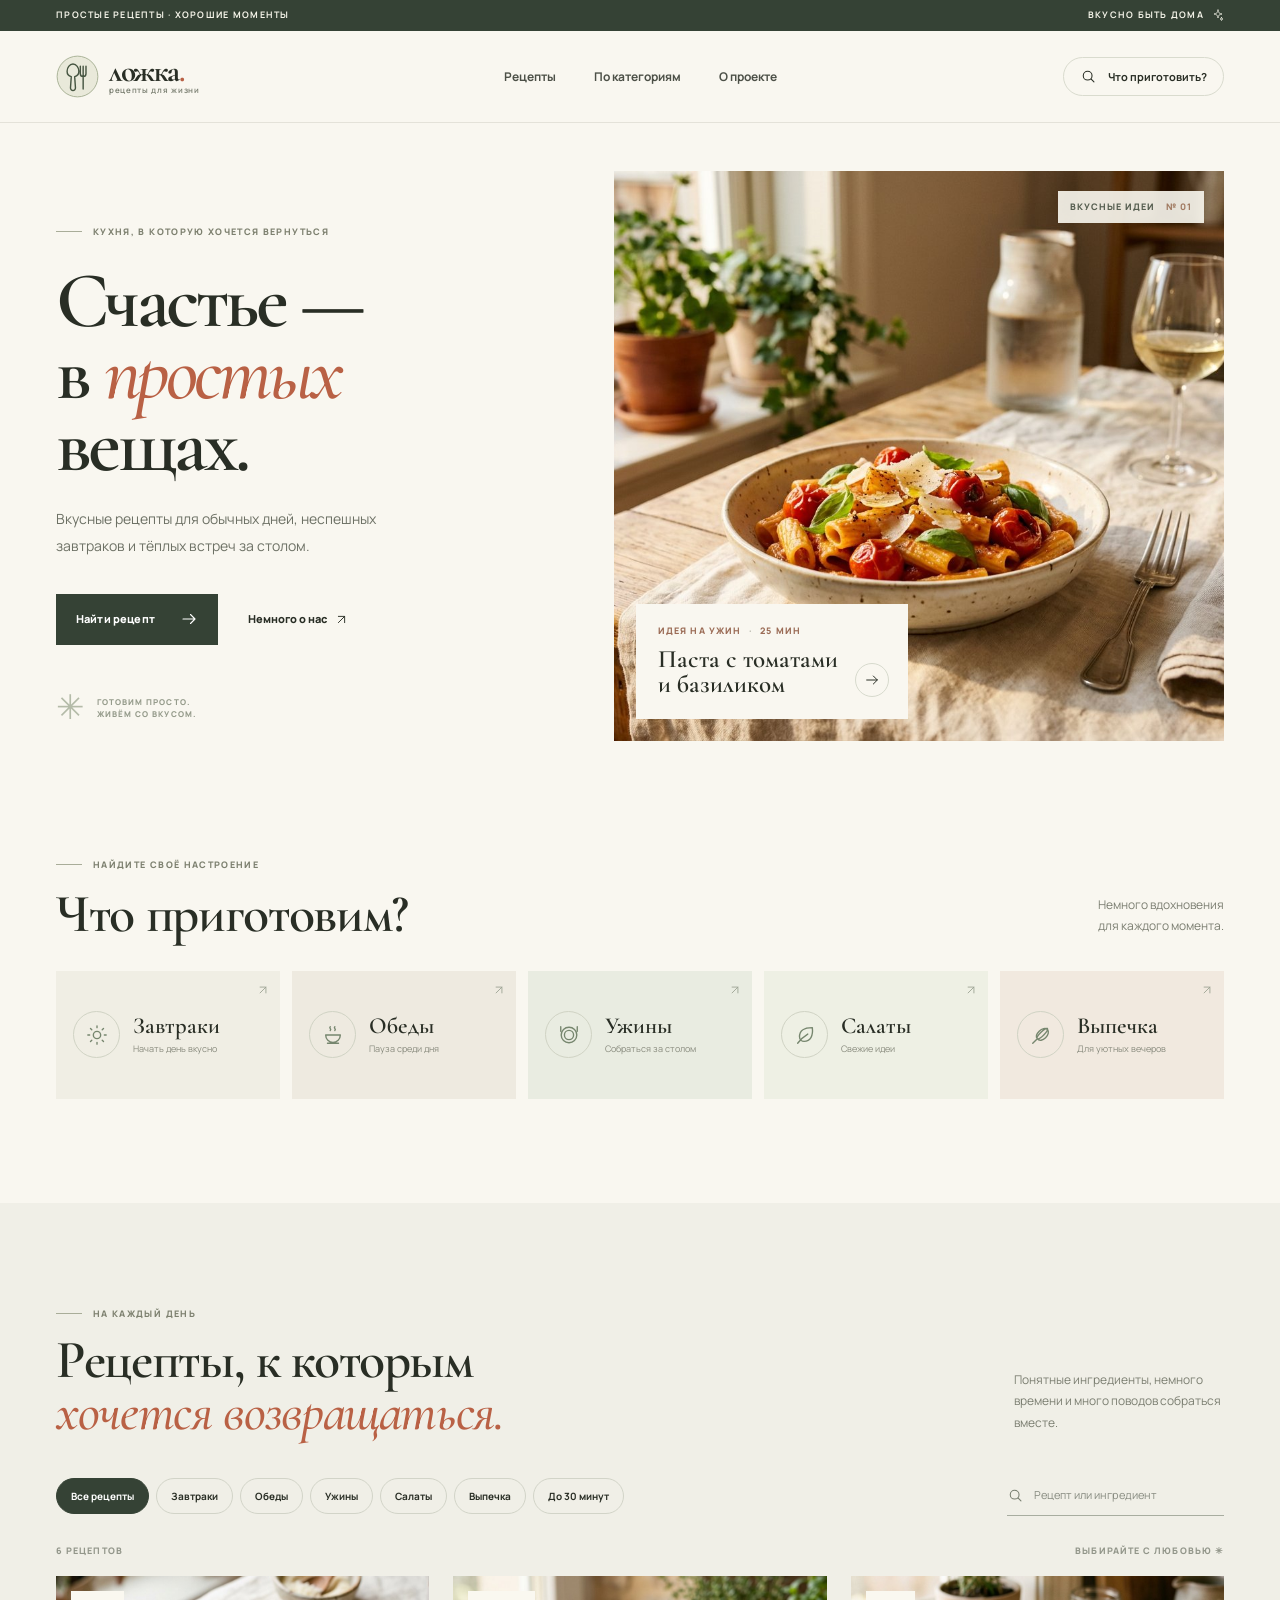
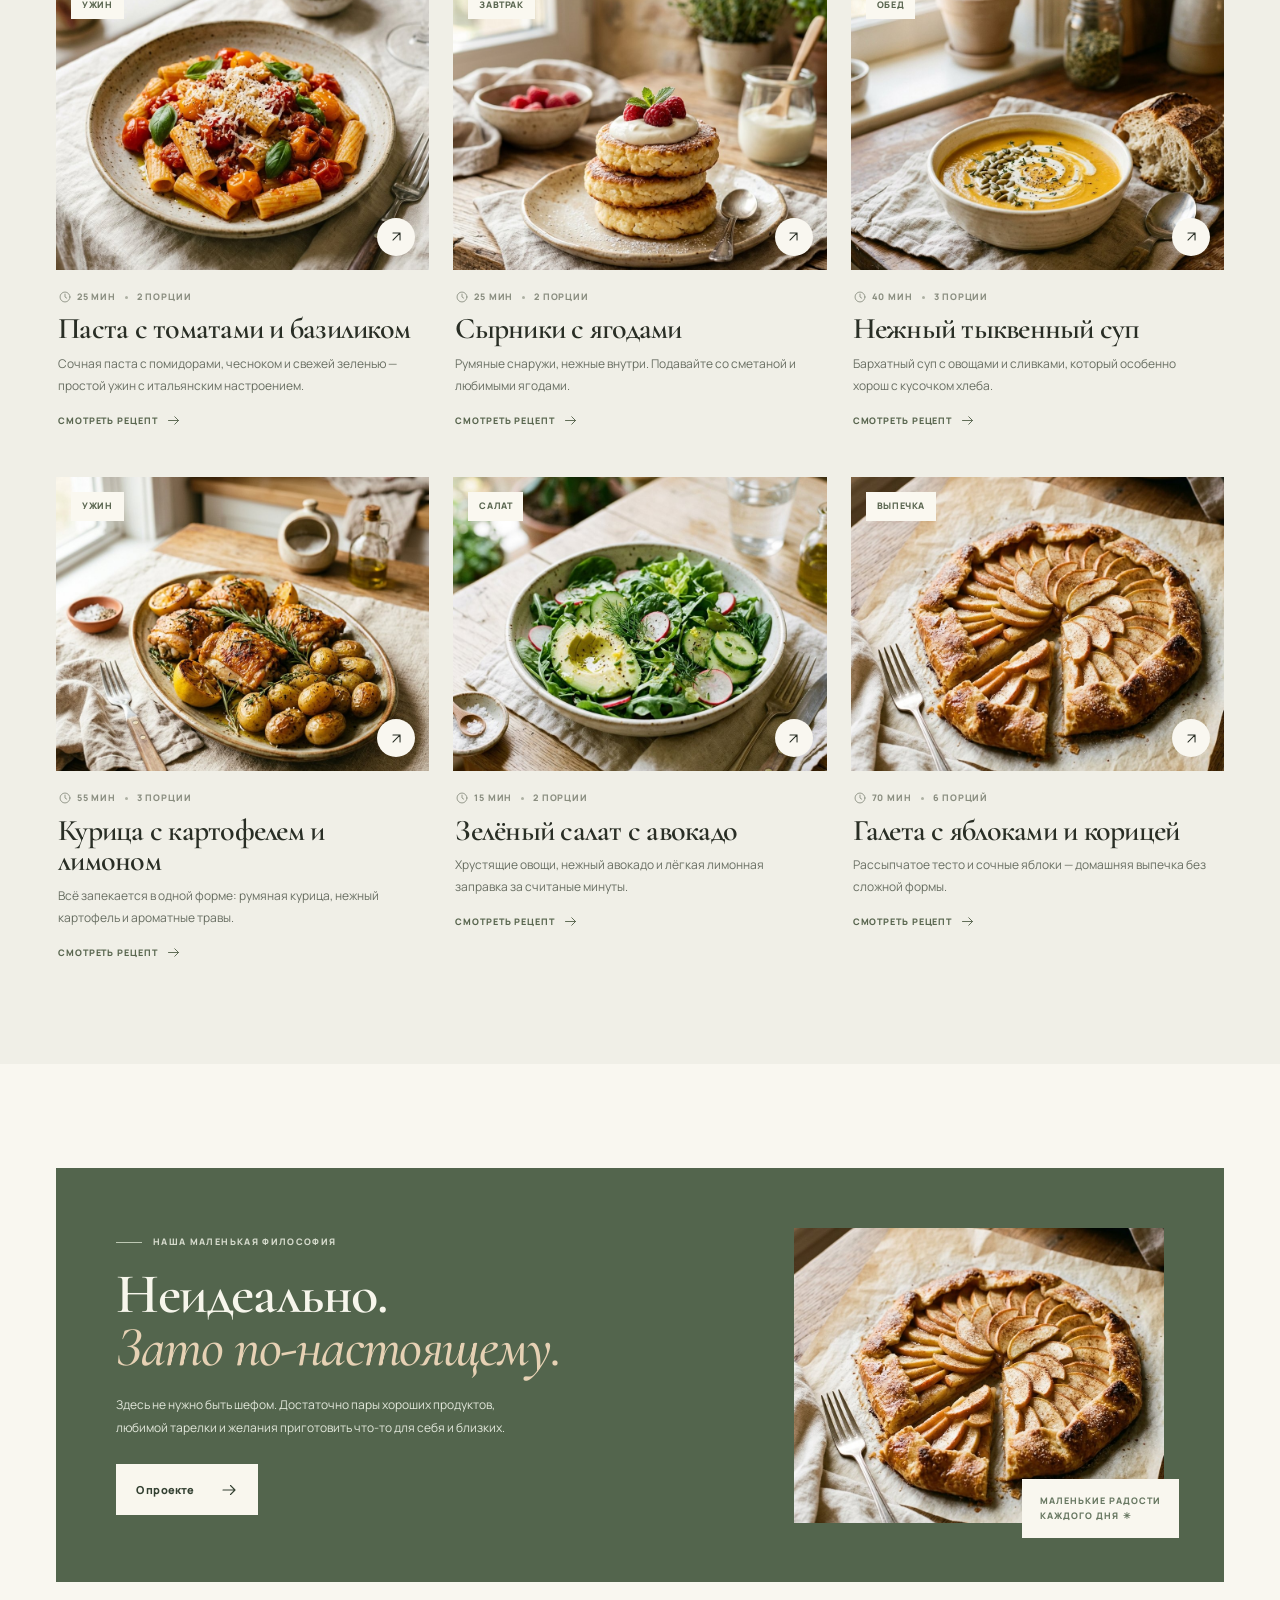
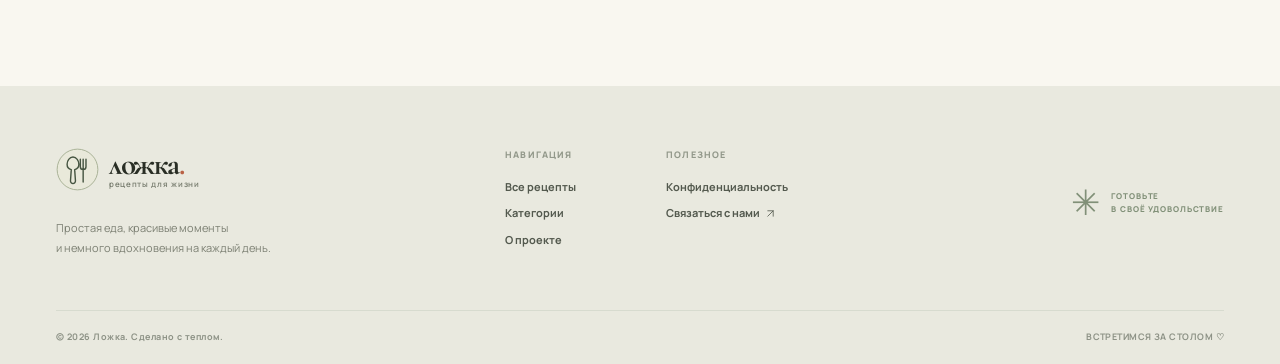
==== index.html @ 72c4e896 "Build home cooking recipe website Co-authored-by: arena-agent <297053741+arena-agent@users.noreply.g" ====
<!doctype html>
<html lang="ru" class="no-js">
<head>
  <meta charset="utf-8"><meta name="viewport" content="width=device-width, initial-scale=1">
  <title>Ложка — домашние рецепты на каждый день</title><meta name="description" content="Простые рецепты для завтрака, обеда и ужина. Готовьте дома с удовольствием и находите новые идеи для каждого дня.">
  <meta name="theme-color" content="#f9f7f0"><link rel="canonical" href="https://denwot434536.github.io/">
  <meta property="og:type" content="website"><meta property="og:locale" content="ru_RU"><meta property="og:site_name" content="Ложка">
  <meta property="og:title" content="Ложка — домашние рецепты на каждый день"><meta property="og:description" content="Простые рецепты для завтрака, обеда и ужина. Готовьте дома с удовольствием и находите новые идеи для каждого дня."><meta property="og:url" content="https://denwot434536.github.io/"><meta property="og:image" content="https://denwot434536.github.io/assets/images/hero-pasta.jpg">
  <meta name="twitter:card" content="summary_large_image"><link rel="icon" href="assets/favicon.svg" type="image/svg+xml">
  <link rel="stylesheet" href="assets/css/styles.css">
  <script>document.documentElement.classList.replace('no-js','js');</script>
  <script src="assets/js/main.js" defer></script><script type="application/ld+json">{"@context": "https://schema.org", "@type": "WebSite", "name": "Ложка", "url": "https://denwot434536.github.io/", "inLanguage": "ru-RU", "description": "Простые домашние рецепты на каждый день."}</script>
</head>
<body><a class="skip-link" href="#main">Перейти к содержанию</a>
    <div class="announcement"><div class="shell announcement-inner"><span>ПРОСТЫЕ РЕЦЕПТЫ · ХОРОШИЕ МОМЕНТЫ</span><span>ВКУСНО БЫТЬ ДОМА <svg class="icon" viewBox="0 0 24 24" fill="none" stroke="currentColor" stroke-width="1.5" stroke-linecap="round" stroke-linejoin="round" aria-hidden="true"><path d="M12 2c.6 5.5 2.5 7.4 8 8-5.5.6-7.4 2.5-8 8-.6-5.5-2.5-7.4-8-8 5.5-.6 7.4-2.5 8-8ZM19 17c.2 2 1 2.8 3 3-2 .2-2.8 1-3 3-.2-2-1-2.8-3-3 2-.2 2.8-1 3-3Z"/></svg></span></div></div>
    <header class="site-header"><div class="shell header-inner">
      <a class="brand" href="index.html" aria-label="Ложка — на главную">
      <span class="brand-mark" aria-hidden="true"><svg viewBox="0 0 38 38" fill="none"><circle cx="19" cy="19" r="18"/><path d="M15 8c-3.1 0-5.2 3.3-5.2 6.3 0 2.9 1.6 4.3 3.7 4.8L12.8 29c-.1 1.4 1 2.3 2.2 2.3s2.3-.9 2.2-2.3l-.7-9.9c2.1-.5 3.7-1.9 3.7-4.8C20.2 11.3 18.1 8 15 8ZM24 10v20M21.5 10v6.5c0 1.6 1 2.5 2.5 2.5s2.5-.9 2.5-2.5V10" stroke="currentColor" stroke-width="1.25" stroke-linecap="round" stroke-linejoin="round"/></svg></span>
      <span class="brand-copy"><strong>ложка<span class="brand-dot">.</span></strong><small>рецепты для жизни</small></span>
    </a>
      <button class="menu-toggle" type="button" aria-label="Открыть меню" aria-expanded="false" aria-controls="site-nav"><svg class="icon" viewBox="0 0 24 24" fill="none" stroke="currentColor" stroke-width="1.5" stroke-linecap="round" stroke-linejoin="round" aria-hidden="true"><path d="M4 8h16M4 16h16"/></svg></button>
      <nav class="site-nav" id="site-nav" aria-label="Основная навигация">
        <a href="index.html#recipes">Рецепты</a><a href="index.html#categories">По категориям</a><a href="about.html">О проекте</a>
      </nav>
      <a class="header-search" href="index.html#recipes"><svg class="icon" viewBox="0 0 24 24" fill="none" stroke="currentColor" stroke-width="1.5" stroke-linecap="round" stroke-linejoin="round" aria-hidden="true"><circle cx="10.8" cy="10.8" r="6.2"/><path d="m15.5 15.5 4.2 4.2"/></svg> <span>Что приготовить?</span></a>
    </div></header>
<main id="main">
    <section class="hero shell" aria-labelledby="hero-title">
      <div class="hero-copy"><div class="eyebrow"><span></span> КУХНЯ, В КОТОРУЮ ХОЧЕТСЯ ВЕРНУТЬСЯ</div>
        <h1 id="hero-title">Счастье —<br>в <em>простых</em><br>вещах.</h1>
        <p class="hero-description">Вкусные рецепты для обычных дней, неспешных завтраков и тёплых встреч за столом.</p>
        <div class="hero-actions"><a class="button button-dark" href="#recipes">Найти рецепт <svg class="icon" viewBox="0 0 24 24" fill="none" stroke="currentColor" stroke-width="1.5" stroke-linecap="round" stroke-linejoin="round" aria-hidden="true"><path d="M4 12h16M14 6l6 6-6 6"/></svg></a><a class="text-link" href="about.html">Немного о нас <svg class="icon" viewBox="0 0 24 24" fill="none" stroke="currentColor" stroke-width="1.5" stroke-linecap="round" stroke-linejoin="round" aria-hidden="true"><path d="M7 17 17 7M7 7h10v10"/></svg></a></div>
        <div class="hero-caption"><span class="caption-flower">✳</span><span>ГОТОВИМ ПРОСТО.<br>ЖИВЁМ СО ВКУСОМ.</span></div>
      </div>
      <div class="hero-media"><img src="assets/images/hero-pasta.jpg" alt="Паста с томатами и базиликом на уютном столе" width="1264" height="848" fetchpriority="high">
        <div class="hero-image-label">ВКУСНЫЕ ИДЕИ <span>№ 01</span></div>
        <a class="hero-recipe" href="recipes/pasta-s-tomatami.html"><span class="hero-recipe-kicker">ИДЕЯ НА УЖИН <span>·</span> 25 МИН</span><strong>Паста с томатами<br>и базиликом</strong><span class="hero-recipe-arrow"><svg class="icon" viewBox="0 0 24 24" fill="none" stroke="currentColor" stroke-width="1.5" stroke-linecap="round" stroke-linejoin="round" aria-hidden="true"><path d="M4 12h16M14 6l6 6-6 6"/></svg></span></a>
      </div>
    </section>
    <section class="categories shell section-space" id="categories" aria-labelledby="categories-title">
      <div class="section-topline"><div><div class="eyebrow"><span></span> НАЙДИТЕ СВОЁ НАСТРОЕНИЕ</div><h2 id="categories-title">Что приготовим?</h2></div><p>Немного вдохновения<br>для каждого момента.</p></div>
      <div class="category-grid"><a class="category-tile category-breakfast" href="index.html?category=breakfast#recipes" data-category-link="breakfast"><span class="category-icon"><svg class="icon" viewBox="0 0 24 24" fill="none" stroke="currentColor" stroke-width="1.5" stroke-linecap="round" stroke-linejoin="round" aria-hidden="true"><circle cx="12" cy="12" r="4"/><path d="M12 2v2M12 20v2M4.9 4.9l1.4 1.4m11.4 11.4 1.4 1.4M2 12h2m16 0h2M4.9 19.1l1.4-1.4M17.7 6.3l1.4-1.4"/></svg></span><span class="category-text"><strong>Завтраки</strong><small>Начать день вкусно</small></span><svg class="category-arrow icon" viewBox="0 0 24 24" fill="none" stroke="currentColor" stroke-width="1.5" stroke-linecap="round" stroke-linejoin="round" aria-hidden="true"><path d="M7 17 17 7M7 7h10v10"/></svg></a><a class="category-tile category-lunch" href="index.html?category=lunch#recipes" data-category-link="lunch"><span class="category-icon"><svg class="icon" viewBox="0 0 24 24" fill="none" stroke="currentColor" stroke-width="1.5" stroke-linecap="round" stroke-linejoin="round" aria-hidden="true"><path d="M4 12h16a8 8 0 0 1-16 0ZM6 21h12M9 3c-2 2 2 2 0 4M14 3c-2 2 2 2 0 4"/></svg></span><span class="category-text"><strong>Обеды</strong><small>Пауза среди дня</small></span><svg class="category-arrow icon" viewBox="0 0 24 24" fill="none" stroke="currentColor" stroke-width="1.5" stroke-linecap="round" stroke-linejoin="round" aria-hidden="true"><path d="M7 17 17 7M7 7h10v10"/></svg></a><a class="category-tile category-dinner" href="index.html?category=dinner#recipes" data-category-link="dinner"><span class="category-icon"><svg class="icon" viewBox="0 0 24 24" fill="none" stroke="currentColor" stroke-width="1.5" stroke-linecap="round" stroke-linejoin="round" aria-hidden="true"><circle cx="12" cy="12" r="8.5"/><circle cx="12" cy="12" r="5"/><path d="M3 3v5M21 3v5"/></svg></span><span class="category-text"><strong>Ужины</strong><small>Собраться за столом</small></span><svg class="category-arrow icon" viewBox="0 0 24 24" fill="none" stroke="currentColor" stroke-width="1.5" stroke-linecap="round" stroke-linejoin="round" aria-hidden="true"><path d="M7 17 17 7M7 7h10v10"/></svg></a><a class="category-tile category-salads" href="index.html?category=salads#recipes" data-category-link="salads"><span class="category-icon"><svg class="icon" viewBox="0 0 24 24" fill="none" stroke="currentColor" stroke-width="1.5" stroke-linecap="round" stroke-linejoin="round" aria-hidden="true"><path d="M20 4c-8 0-14 3-14 10a5 5 0 0 0 5 5c7 0 10-6 9-15ZM4 21c3-4 6-7 11-10"/></svg></span><span class="category-text"><strong>Салаты</strong><small>Свежие идеи</small></span><svg class="category-arrow icon" viewBox="0 0 24 24" fill="none" stroke="currentColor" stroke-width="1.5" stroke-linecap="round" stroke-linejoin="round" aria-hidden="true"><path d="M7 17 17 7M7 7h10v10"/></svg></a><a class="category-tile category-baking" href="index.html?category=baking#recipes" data-category-link="baking"><span class="category-icon"><svg class="icon" viewBox="0 0 24 24" fill="none" stroke="currentColor" stroke-width="1.5" stroke-linecap="round" stroke-linejoin="round" aria-hidden="true"><path d="m8 16-5 5M8 16c-2-2-1-5 2-8 3-3 7-4 9-2s1 6-2 9c-3 3-7 4-9 1ZM8 16c1 1 4-1 7-4s5-6 4-7M8 16c-1-1 1-4 4-7s6-5 7-4"/></svg></span><span class="category-text"><strong>Выпечка</strong><small>Для уютных вечеров</small></span><svg class="category-arrow icon" viewBox="0 0 24 24" fill="none" stroke="currentColor" stroke-width="1.5" stroke-linecap="round" stroke-linejoin="round" aria-hidden="true"><path d="M7 17 17 7M7 7h10v10"/></svg></a></div>
    </section>
    <section class="recipe-section section-space" id="recipes" aria-labelledby="recipes-title"><div class="shell">
      <div class="recipe-heading"><div><div class="eyebrow"><span></span> НА КАЖДЫЙ ДЕНЬ</div><h2 id="recipes-title">Рецепты, к которым<br><em>хочется возвращаться.</em></h2></div><p>Понятные ингредиенты, немного времени и много поводов собраться вместе.</p></div>
      <div class="recipe-tools"><div class="filter-list" aria-label="Категории рецептов"><button type="button" class="filter-button is-active" data-filter="all" aria-pressed="true">Все рецепты</button><button type="button" class="filter-button" data-filter="breakfast" aria-pressed="false">Завтраки</button><button type="button" class="filter-button" data-filter="lunch" aria-pressed="false">Обеды</button><button type="button" class="filter-button" data-filter="dinner" aria-pressed="false">Ужины</button><button type="button" class="filter-button" data-filter="salads" aria-pressed="false">Салаты</button><button type="button" class="filter-button" data-filter="baking" aria-pressed="false">Выпечка</button><button type="button" class="filter-button" data-filter="quick" aria-pressed="false">До 30 минут</button></div><label class="search-field"><span class="visually-hidden">Поиск рецепта или ингредиента</span><svg class="icon" viewBox="0 0 24 24" fill="none" stroke="currentColor" stroke-width="1.5" stroke-linecap="round" stroke-linejoin="round" aria-hidden="true"><circle cx="10.8" cy="10.8" r="6.2"/><path d="m15.5 15.5 4.2 4.2"/></svg><input id="recipe-search" type="search" placeholder="Рецепт или ингредиент" autocomplete="off"></label></div>
      <div class="results-line"><p data-results-count aria-live="polite">6 рецептов</p><span>ВЫБИРАЙТЕ С ЛЮБОВЬЮ ✳</span></div>
      <div class="recipe-grid" data-recipe-grid><article class="recipe-card" data-recipe-card data-categories="dinner quick" data-search="Паста с томатами и базиликом Сочная паста с помидорами, чесноком и свежей зеленью — простой ужин с итальянским настроением. Ужин Паста — 180 г Помидоры черри — 250 г Чеснок — 2 зубчика Оливковое масло — 1½ ст. л. Твёрдый сыр — 25 г Свежий базилик — несколько листьев Соль и чёрный перец — по вкусу">
      <a class="recipe-card-link" href="recipes/pasta-s-tomatami.html">
        <div class="recipe-image"><img src="assets/images/pasta.jpg" alt="Паста с томатами черри, базиликом и сыром на керамической тарелке" loading="lazy" width="928" height="1152"><span class="image-badge">Ужин</span><span class="image-arrow" aria-hidden="true"><svg class="icon" viewBox="0 0 24 24" fill="none" stroke="currentColor" stroke-width="1.5" stroke-linecap="round" stroke-linejoin="round" aria-hidden="true"><path d="M7 17 17 7M7 7h10v10"/></svg></span></div>
        <div class="recipe-card-body"><div class="card-meta"><span><svg class="icon" viewBox="0 0 24 24" fill="none" stroke="currentColor" stroke-width="1.5" stroke-linecap="round" stroke-linejoin="round" aria-hidden="true"><circle cx="12" cy="12" r="8.5"/><path d="M12 7v5l3 2"/></svg> 25 МИН</span><span class="meta-dot"></span><span>2 ПОРЦИИ</span></div>
        <h3>Паста с томатами и базиликом</h3><p>Сочная паста с помидорами, чесноком и свежей зеленью — простой ужин с итальянским настроением.</p><span class="card-read">СМОТРЕТЬ РЕЦЕПТ <svg class="icon" viewBox="0 0 24 24" fill="none" stroke="currentColor" stroke-width="1.5" stroke-linecap="round" stroke-linejoin="round" aria-hidden="true"><path d="M4 12h16M14 6l6 6-6 6"/></svg></span></div>
      </a></article>
<article class="recipe-card" data-recipe-card data-categories="breakfast quick" data-search="Сырники с ягодами Румяные снаружи, нежные внутри. Подавайте со сметаной и любимыми ягодами. Завтрак Творог 5–9% — 400 г Яйцо — 1 шт. Мука — 3 ст. л. и немного для обваливания Сахар — 1–2 ст. л. Растительное масло — 1–2 ст. л. Сметана и ягоды — для подачи">
      <a class="recipe-card-link" href="recipes/syrniki-s-yagodami.html">
        <div class="recipe-image"><img src="assets/images/pancakes.jpg" alt="Стопка румяных сырников со сметаной и малиной" loading="lazy" width="928" height="1152"><span class="image-badge">Завтрак</span><span class="image-arrow" aria-hidden="true"><svg class="icon" viewBox="0 0 24 24" fill="none" stroke="currentColor" stroke-width="1.5" stroke-linecap="round" stroke-linejoin="round" aria-hidden="true"><path d="M7 17 17 7M7 7h10v10"/></svg></span></div>
        <div class="recipe-card-body"><div class="card-meta"><span><svg class="icon" viewBox="0 0 24 24" fill="none" stroke="currentColor" stroke-width="1.5" stroke-linecap="round" stroke-linejoin="round" aria-hidden="true"><circle cx="12" cy="12" r="8.5"/><path d="M12 7v5l3 2"/></svg> 25 МИН</span><span class="meta-dot"></span><span>2 ПОРЦИИ</span></div>
        <h3>Сырники с ягодами</h3><p>Румяные снаружи, нежные внутри. Подавайте со сметаной и любимыми ягодами.</p><span class="card-read">СМОТРЕТЬ РЕЦЕПТ <svg class="icon" viewBox="0 0 24 24" fill="none" stroke="currentColor" stroke-width="1.5" stroke-linecap="round" stroke-linejoin="round" aria-hidden="true"><path d="M4 12h16M14 6l6 6-6 6"/></svg></span></div>
      </a></article>
<article class="recipe-card" data-recipe-card data-categories="lunch" data-search="Нежный тыквенный суп Бархатный суп с овощами и сливками, который особенно хорош с кусочком хлеба. Обед Тыква без кожуры и семян — 600 г Морковь — 1 шт. Лук — 1 шт. Вода или овощной бульон — около 600 мл Сливки 10–20% — 100 мл Растительное масло — 1 ст. л. Соль, перец и тыквенные семечки — по вкусу">
      <a class="recipe-card-link" href="recipes/tykvennyy-sup.html">
        <div class="recipe-image"><img src="assets/images/soup.jpg" alt="Тыквенный суп-пюре со сливками и тыквенными семечками" loading="lazy" width="928" height="1152"><span class="image-badge">Обед</span><span class="image-arrow" aria-hidden="true"><svg class="icon" viewBox="0 0 24 24" fill="none" stroke="currentColor" stroke-width="1.5" stroke-linecap="round" stroke-linejoin="round" aria-hidden="true"><path d="M7 17 17 7M7 7h10v10"/></svg></span></div>
        <div class="recipe-card-body"><div class="card-meta"><span><svg class="icon" viewBox="0 0 24 24" fill="none" stroke="currentColor" stroke-width="1.5" stroke-linecap="round" stroke-linejoin="round" aria-hidden="true"><circle cx="12" cy="12" r="8.5"/><path d="M12 7v5l3 2"/></svg> 40 МИН</span><span class="meta-dot"></span><span>3 ПОРЦИИ</span></div>
        <h3>Нежный тыквенный суп</h3><p>Бархатный суп с овощами и сливками, который особенно хорош с кусочком хлеба.</p><span class="card-read">СМОТРЕТЬ РЕЦЕПТ <svg class="icon" viewBox="0 0 24 24" fill="none" stroke="currentColor" stroke-width="1.5" stroke-linecap="round" stroke-linejoin="round" aria-hidden="true"><path d="M4 12h16M14 6l6 6-6 6"/></svg></span></div>
      </a></article>
<article class="recipe-card" data-recipe-card data-categories="dinner" data-search="Курица с картофелем и лимоном Всё запекается в одной форме: румяная курица, нежный картофель и ароматные травы. Ужин Куриные бёдра на кости — 600–700 г Картофель — 600 г Лимон — ½ шт. Чеснок — 2 зубчика Растительное или оливковое масло — 2 ст. л. Розмарин — 1–2 веточки или щепотка сушёного Соль и чёрный перец — по вкусу">
      <a class="recipe-card-link" href="recipes/kuritsa-s-kartofelem.html">
        <div class="recipe-image"><img src="assets/images/chicken.jpg" alt="Запечённые куриные бёдра с картофелем, лимоном и розмарином" loading="lazy" width="928" height="1152"><span class="image-badge">Ужин</span><span class="image-arrow" aria-hidden="true"><svg class="icon" viewBox="0 0 24 24" fill="none" stroke="currentColor" stroke-width="1.5" stroke-linecap="round" stroke-linejoin="round" aria-hidden="true"><path d="M7 17 17 7M7 7h10v10"/></svg></span></div>
        <div class="recipe-card-body"><div class="card-meta"><span><svg class="icon" viewBox="0 0 24 24" fill="none" stroke="currentColor" stroke-width="1.5" stroke-linecap="round" stroke-linejoin="round" aria-hidden="true"><circle cx="12" cy="12" r="8.5"/><path d="M12 7v5l3 2"/></svg> 55 МИН</span><span class="meta-dot"></span><span>3 ПОРЦИИ</span></div>
        <h3>Курица с картофелем и лимоном</h3><p>Всё запекается в одной форме: румяная курица, нежный картофель и ароматные травы.</p><span class="card-read">СМОТРЕТЬ РЕЦЕПТ <svg class="icon" viewBox="0 0 24 24" fill="none" stroke="currentColor" stroke-width="1.5" stroke-linecap="round" stroke-linejoin="round" aria-hidden="true"><path d="M4 12h16M14 6l6 6-6 6"/></svg></span></div>
      </a></article>
<article class="recipe-card" data-recipe-card data-categories="salads quick" data-search="Зелёный салат с авокадо Хрустящие овощи, нежный авокадо и лёгкая лимонная заправка за считаные минуты. Салат Авокадо — 1 шт. Огурец — 1 шт. Редис — 4–5 шт. Листья салата или зелёный микс — 80 г Укроп — несколько веточек Оливковое масло — 1½ ст. л. Лимонный сок — 1 ст. л. Соль и чёрный перец — по вкусу">
      <a class="recipe-card-link" href="recipes/zelyonyy-salat-s-avokado.html">
        <div class="recipe-image"><img src="assets/images/salad.jpg" alt="Салат из авокадо, огурцов, редиса и зелени в светлой миске" loading="lazy" width="928" height="1152"><span class="image-badge">Салат</span><span class="image-arrow" aria-hidden="true"><svg class="icon" viewBox="0 0 24 24" fill="none" stroke="currentColor" stroke-width="1.5" stroke-linecap="round" stroke-linejoin="round" aria-hidden="true"><path d="M7 17 17 7M7 7h10v10"/></svg></span></div>
        <div class="recipe-card-body"><div class="card-meta"><span><svg class="icon" viewBox="0 0 24 24" fill="none" stroke="currentColor" stroke-width="1.5" stroke-linecap="round" stroke-linejoin="round" aria-hidden="true"><circle cx="12" cy="12" r="8.5"/><path d="M12 7v5l3 2"/></svg> 15 МИН</span><span class="meta-dot"></span><span>2 ПОРЦИИ</span></div>
        <h3>Зелёный салат с авокадо</h3><p>Хрустящие овощи, нежный авокадо и лёгкая лимонная заправка за считаные минуты.</p><span class="card-read">СМОТРЕТЬ РЕЦЕПТ <svg class="icon" viewBox="0 0 24 24" fill="none" stroke="currentColor" stroke-width="1.5" stroke-linecap="round" stroke-linejoin="round" aria-hidden="true"><path d="M4 12h16M14 6l6 6-6 6"/></svg></span></div>
      </a></article>
<article class="recipe-card" data-recipe-card data-categories="baking" data-search="Галета с яблоками и корицей Рассыпчатое тесто и сочные яблоки — домашняя выпечка без сложной формы. Выпечка Мука — 200 г Холодное сливочное масло — 100 г Ледяная вода — 4–5 ст. л. Яблоки — около 450 г Сахар — 1–2 ст. л. для начинки и 1 ч. л. для теста Крахмал — 1 ст. л. Корица — ½ ч. л. Лимонный сок — 1 ч. л. Соль — щепотка">
      <a class="recipe-card-link" href="recipes/galeta-s-yablokami.html">
        <div class="recipe-image"><img src="assets/images/apples.jpg" alt="Домашняя галета с тонкими ломтиками яблок на бумаге для выпечки" loading="lazy" width="928" height="1152"><span class="image-badge">Выпечка</span><span class="image-arrow" aria-hidden="true"><svg class="icon" viewBox="0 0 24 24" fill="none" stroke="currentColor" stroke-width="1.5" stroke-linecap="round" stroke-linejoin="round" aria-hidden="true"><path d="M7 17 17 7M7 7h10v10"/></svg></span></div>
        <div class="recipe-card-body"><div class="card-meta"><span><svg class="icon" viewBox="0 0 24 24" fill="none" stroke="currentColor" stroke-width="1.5" stroke-linecap="round" stroke-linejoin="round" aria-hidden="true"><circle cx="12" cy="12" r="8.5"/><path d="M12 7v5l3 2"/></svg> 70 МИН</span><span class="meta-dot"></span><span>6 ПОРЦИЙ</span></div>
        <h3>Галета с яблоками и корицей</h3><p>Рассыпчатое тесто и сочные яблоки — домашняя выпечка без сложной формы.</p><span class="card-read">СМОТРЕТЬ РЕЦЕПТ <svg class="icon" viewBox="0 0 24 24" fill="none" stroke="currentColor" stroke-width="1.5" stroke-linecap="round" stroke-linejoin="round" aria-hidden="true"><path d="M4 12h16M14 6l6 6-6 6"/></svg></span></div>
      </a></article></div>
      <div class="no-results" data-no-results hidden><span>✳</span><h3>Ничего не нашлось</h3><p>Попробуйте другое название, ингредиент или категорию.</p><button type="button" class="button button-outline" data-clear-filters>Показать все рецепты <svg class="icon" viewBox="0 0 24 24" fill="none" stroke="currentColor" stroke-width="1.5" stroke-linecap="round" stroke-linejoin="round" aria-hidden="true"><path d="M4 12h16M14 6l6 6-6 6"/></svg></button></div>
      <noscript><p class="noscript-note">Для поиска и фильтрации включите JavaScript. Все рецепты доступны выше.</p></noscript>
    </div></section>
    <section class="about-strip shell section-space"><div class="about-strip-inner"><div class="about-strip-copy"><div class="eyebrow light"><span></span> НАША МАЛЕНЬКАЯ ФИЛОСОФИЯ</div><h2>Неидеально.<br><em>Зато по-настоящему.</em></h2><p>Здесь не нужно быть шефом. Достаточно пары хороших продуктов, любимой тарелки и желания приготовить что-то для себя и близких.</p><a class="button button-light" href="about.html">О проекте <svg class="icon" viewBox="0 0 24 24" fill="none" stroke="currentColor" stroke-width="1.5" stroke-linecap="round" stroke-linejoin="round" aria-hidden="true"><path d="M4 12h16M14 6l6 6-6 6"/></svg></a></div><div class="about-strip-image"><img src="assets/images/apples.jpg" alt="Домашняя яблочная галета на столе" loading="lazy" width="928" height="1152"><span>МАЛЕНЬКИЕ РАДОСТИ<br>КАЖДОГО ДНЯ ✳</span></div></div></section>
    </main>
<footer class="site-footer"><div class="shell">
      <div class="footer-main"><div class="footer-brand"><a class="brand" href="index.html" aria-label="Ложка — на главную">
      <span class="brand-mark" aria-hidden="true"><svg viewBox="0 0 38 38" fill="none"><circle cx="19" cy="19" r="18"/><path d="M15 8c-3.1 0-5.2 3.3-5.2 6.3 0 2.9 1.6 4.3 3.7 4.8L12.8 29c-.1 1.4 1 2.3 2.2 2.3s2.3-.9 2.2-2.3l-.7-9.9c2.1-.5 3.7-1.9 3.7-4.8C20.2 11.3 18.1 8 15 8ZM24 10v20M21.5 10v6.5c0 1.6 1 2.5 2.5 2.5s2.5-.9 2.5-2.5V10" stroke="currentColor" stroke-width="1.25" stroke-linecap="round" stroke-linejoin="round"/></svg></span>
      <span class="brand-copy"><strong>ложка<span class="brand-dot">.</span></strong><small>рецепты для жизни</small></span>
    </a><p>Простая еда, красивые моменты<br>и немного вдохновения на каждый день.</p></div>
      <div class="footer-links"><div><span class="footer-label">НАВИГАЦИЯ</span><a href="index.html#recipes">Все рецепты</a><a href="index.html#categories">Категории</a><a href="about.html">О проекте</a></div>
      <div><span class="footer-label">ПОЛЕЗНОЕ</span><a href="privacy.html">Конфиденциальность</a><a href="https://github.com/DenWot434536/denwot434536.github.io/issues" target="_blank" rel="noopener noreferrer">Связаться с нами <svg class="icon" viewBox="0 0 24 24" fill="none" stroke="currentColor" stroke-width="1.5" stroke-linecap="round" stroke-linejoin="round" aria-hidden="true"><path d="M7 17 17 7M7 7h10v10"/></svg></a></div></div>
      <div class="footer-note"><span class="footer-sun">✳</span><span>ГОТОВЬТЕ<br>В СВОЁ УДОВОЛЬСТВИЕ</span></div></div>
      <div class="footer-bottom"><span>© 2026 Ложка. Сделано с теплом.</span><span>ВСТРЕТИМСЯ ЗА СТОЛОМ ♡</span></div>
    </div></footer>
</body></html>
---- assets/css/styles.css ----
@font-face{font-family:Manrope;src:url('../fonts/manrope-cyrillic-wght-normal.woff2') format('woff2');font-style:normal;font-weight:200 800;font-display:swap;unicode-range:U+0400-045F,U+0490-0491,U+04B0-04B1,U+2116}
@font-face{font-family:Manrope;src:url('../fonts/manrope-latin-wght-normal.woff2') format('woff2');font-style:normal;font-weight:200 800;font-display:swap;unicode-range:U+0000-00FF,U+0131,U+0152-0153,U+02BB-02BC,U+02C6,U+02DA,U+02DC,U+0304,U+0308,U+0329,U+2000-206F,U+20AC,U+2122,U+2191,U+2193,U+2212,U+2215,U+FEFF,U+FFFD}
@font-face{font-family:Cormorant;src:url('../fonts/cormorant-garamond-cyrillic-wght-normal.woff2') format('woff2');font-style:normal;font-weight:300 700;font-display:swap;unicode-range:U+0400-045F,U+0490-0491,U+04B0-04B1,U+2116}
@font-face{font-family:Cormorant;src:url('../fonts/cormorant-garamond-latin-wght-normal.woff2') format('woff2');font-style:normal;font-weight:300 700;font-display:swap;unicode-range:U+0000-00FF,U+0131,U+0152-0153,U+02BB-02BC,U+02C6,U+02DA,U+02DC,U+0304,U+0308,U+0329,U+2000-206F,U+20AC,U+2122,U+2191,U+2193,U+2212,U+2215,U+FEFF,U+FFFD}
@font-face{font-family:Cormorant;src:url('../fonts/cormorant-garamond-cyrillic-wght-italic.woff2') format('woff2');font-style:italic;font-weight:300 700;font-display:swap;unicode-range:U+0400-045F,U+0490-0491,U+04B0-04B1,U+2116}
@font-face{font-family:Cormorant;src:url('../fonts/cormorant-garamond-latin-wght-italic.woff2') format('woff2');font-style:italic;font-weight:300 700;font-display:swap;unicode-range:U+0000-00FF,U+0131,U+0152-0153,U+02BB-02BC,U+02C6,U+02DA,U+02DC,U+0304,U+0308,U+0329,U+2000-206F,U+20AC,U+2122,U+2191,U+2193,U+2212,U+2215,U+FEFF,U+FFFD}
:root{--paper:#f9f7f0;--ink:#292e25;--muted:#6e7267;--olive:#465541;--olive-dark:#354235;--cream:#eeeae0;--rust:#b96145;--line:#deddd1;--serif:Cormorant,Georgia,serif;--sans:Manrope,Arial,sans-serif}
*{box-sizing:border-box}
html{scroll-behavior:smooth;scroll-padding-top:20px}
body{margin:0;background:var(--paper);color:var(--ink);font-family:var(--sans);-webkit-font-smoothing:antialiased;font-size:14px;line-height:1.6}
a{color:inherit;text-decoration:none}
button,input{font:inherit}
button{color:inherit}
img{display:block;max-width:100%;height:auto}
svg{display:block}
.icon{width:19px;height:19px;flex:none}
[hidden]{display:none!important}
:focus-visible{outline:3px solid #be6748;outline-offset:4px}
.shell{width:min(100% - 112px,1320px);margin-inline:auto}
.visually-hidden{position:absolute;width:1px;height:1px;padding:0;margin:-1px;overflow:hidden;clip:rect(0,0,0,0);white-space:nowrap;border:0}
.skip-link{position:fixed;top:8px;left:8px;z-index:100;background:#fff;color:#1f281f;padding:10px 15px;transform:translateY(-160%)}
.skip-link:focus{transform:translateY(0)}
.announcement{background:var(--olive-dark);color:#f5f4e9}
.announcement-inner{min-height:31px;display:flex;align-items:center;justify-content:space-between;font-size:9px;font-weight:700;letter-spacing:.14em}
.announcement-inner>span:last-child{display:flex;align-items:center;gap:8px}.announcement .icon{width:12px;height:12px}
.site-header{border-bottom:1px solid #e4e2d9;background:var(--paper)}
.header-inner{height:91px;display:grid;grid-template-columns:1fr auto 1fr;gap:40px;align-items:center;position:relative}
.brand{display:inline-flex;align-items:center;gap:10px;width:max-content;line-height:1;color:var(--ink)}
.brand-mark{width:43px;height:43px;color:var(--olive)}.brand-mark svg{width:100%;height:100%}.brand-mark circle{fill:#e9e9da;stroke:#a4ad91;stroke-width:.8}
.brand-copy{display:flex;flex-direction:column;gap:3px}.brand-copy strong{font:700 31px/.8 var(--serif);letter-spacing:-.045em}.brand-copy small{font-size:8px;letter-spacing:.085em;font-weight:600;color:#777c6e}.brand-dot{color:var(--rust)}
.site-nav{display:flex;align-items:center;gap:38px;font-size:12px;font-weight:700;color:#4c5047}.site-nav a,.text-link{transition:color .2s}.site-nav a:hover,.text-link:hover{color:var(--rust)}
.header-search{justify-self:end;display:flex;align-items:center;gap:11px;border:1px solid #d9dbce;padding:10px 16px;border-radius:30px;font-size:11px;font-weight:700;transition:border-color .2s,background .2s}.header-search:hover{border-color:#87937b;background:#f0f1e7}.header-search .icon{width:17px;height:17px}
.menu-toggle{display:none;border:0;background:transparent;padding:7px;cursor:pointer}.menu-toggle .icon{width:25px;height:25px}
.hero{display:grid;grid-template-columns:.9fr 1.1fr;gap:58px;align-items:stretch;padding-top:48px;padding-bottom:13px}
.hero-copy{padding:54px 0 16px;display:flex;flex-direction:column;align-items:flex-start}
.eyebrow{display:flex;align-items:center;gap:11px;color:#7d806f;font-size:9px;font-weight:800;letter-spacing:.15em;line-height:1.5}.eyebrow>span{width:26px;height:1px;background:#a9ad99;flex:none}
h1,h2,h3,p{margin-top:0}h1,h2,h3{font-family:var(--serif);font-weight:600;line-height:1.03;letter-spacing:-.025em}h1 em,h2 em{font-weight:500;color:var(--rust)}
.hero h1{font-size:clamp(64px,6.2vw,91px);line-height:.91;letter-spacing:-.045em;margin:26px 0 24px}.hero-description{color:#6d7165;font-size:14px;line-height:1.95;max-width:355px;margin:0}
.hero-actions{display:flex;align-items:center;gap:30px;margin-top:34px}.button{border:1px solid transparent;display:inline-flex;align-items:center;justify-content:center;gap:25px;min-height:51px;padding:13px 19px;font-size:11px;font-weight:800;letter-spacing:.015em;cursor:pointer;transition:background .2s,color .2s,border-color .2s}.button .icon{width:18px;height:18px}.button-dark{background:var(--olive-dark);color:#fff}.button-dark:hover{background:#53654b}.button-light{background:#f9f7ee;color:#344132}.button-light:hover{background:#fff}.button-outline{background:transparent;border-color:#8c9684;color:var(--olive-dark)}.button-outline:hover{background:var(--olive-dark);color:white}
.text-link{display:inline-flex;gap:7px;align-items:center;font-size:11px;font-weight:800}.text-link .icon{width:15px;height:15px}
.hero-caption{display:flex;align-items:center;gap:12px;margin-top:auto;padding-top:42px;color:#959b8b;font-size:8px;font-weight:800;letter-spacing:.13em;line-height:1.5}.caption-flower{font-size:34px;font-family:Georgia,serif;line-height:1;font-weight:400;color:#b4bba8}
.hero-media{height:570px;min-width:0;position:relative;overflow:hidden;background:#dad7c9}.hero-media>img{width:100%;height:100%;object-fit:cover;object-position:53% 50%}.hero-image-label{position:absolute;top:20px;right:20px;padding:9px 12px;background:#f9f7eee8;color:#565e50;font-size:9px;font-weight:800;letter-spacing:.11em}.hero-image-label span{color:#a17b62;margin-left:8px}
.hero-recipe{position:absolute;left:22px;bottom:22px;background:#f9f7f0;color:var(--ink);padding:20px 61px 21px 22px;min-width:272px;transition:background .2s}.hero-recipe:hover{background:#fff}.hero-recipe-kicker{display:block;color:#9b6c56;letter-spacing:.13em;font-size:9px;font-weight:800;margin-bottom:8px}.hero-recipe-kicker span{padding:0 4px;color:#b2b0a5}.hero-recipe strong{display:block;font:600 25px/1.03 var(--serif)}.hero-recipe-arrow{position:absolute;right:19px;bottom:22px;width:34px;height:34px;border:1px solid #d7dacd;border-radius:50%;display:grid;place-items:center}.hero-recipe-arrow .icon{width:16px;height:16px}
.section-space{padding-top:104px;padding-bottom:104px}.section-topline,.recipe-heading{display:flex;align-items:flex-end;justify-content:space-between;gap:30px}.section-topline h2,.recipe-heading h2{font-size:clamp(43px,4.2vw,62px);margin:14px 0 0}.section-topline>p,.recipe-heading>p{margin:0 0 4px;color:#7b7e71;font-size:12px;line-height:1.8}
.category-grid{display:grid;grid-template-columns:repeat(5,minmax(0,1fr));gap:12px;margin-top:30px}.category-tile{min-width:0;min-height:128px;background:#f0eee4;display:flex;align-items:center;gap:13px;position:relative;padding:19px 13px 19px 17px;transition:transform .2s,background .2s}.category-tile:hover{transform:translateY(-4px);background:#e8e9da}.category-lunch{background:#eeeae0}.category-dinner{background:#e9ece1}.category-salads{background:#eef0e4}.category-baking{background:#f1e9df}
.category-icon{width:47px;height:47px;border:1px solid #d0d3c4;border-radius:50%;color:#76866e;display:grid;place-items:center;flex:none}.category-icon .icon{width:22px;height:22px}.category-text{min-width:0;display:flex;flex-direction:column;gap:5px}.category-text strong{font:600 23px/1 var(--serif)}.category-text small{font-size:9px;color:#898b7e;line-height:1.4}.category-arrow{position:absolute;right:10px;top:12px;width:14px;height:14px;color:#9ca393}
.recipe-section{background:#f0efe7}.recipe-heading h2{line-height:.96}.recipe-heading>p{max-width:210px}.recipe-tools{margin-top:38px;display:flex;justify-content:space-between;align-items:center;gap:22px}.filter-list{display:flex;align-items:center;gap:7px;flex-wrap:wrap}.filter-button{background:transparent;border:1px solid #d2d4c8;border-radius:30px;padding:9px 14px;font-size:10px;font-weight:700;white-space:nowrap;cursor:pointer;transition:background .2s,color .2s,border-color .2s}.filter-button:hover{border-color:#87937d}.filter-button.is-active{background:var(--olive-dark);border-color:var(--olive-dark);color:#fff}
.search-field{height:40px;min-width:217px;display:flex;gap:8px;align-items:center;border-bottom:1px solid #a8ada0;color:#777e70}.search-field .icon{width:17px;height:17px}.search-field input{background:transparent;border:0;outline:0;min-width:0;width:100%;color:var(--ink);font-size:11px}.search-field input::placeholder{color:#878b80}.search-field:focus-within{border-color:var(--ink);box-shadow:0 1px 0 var(--ink)}
.results-line{display:flex;align-items:center;justify-content:space-between;gap:15px;margin:28px 0 18px;color:#92968a;font-size:9px;font-weight:800;letter-spacing:.12em;text-transform:uppercase}.results-line p{margin:0}
.recipe-grid{display:grid;grid-template-columns:repeat(3,minmax(0,1fr));gap:49px 24px}.recipe-card{min-width:0}.recipe-card-link{display:block}.recipe-image{aspect-ratio:1.27;position:relative;overflow:hidden;background:#deddd3}.recipe-image img{width:100%;height:100%;object-fit:cover;transition:transform .45s}.recipe-card-link:hover .recipe-image img{transform:scale(1.045)}.image-badge{position:absolute;top:15px;left:15px;background:#faf8f0;color:#59654f;padding:7px 11px;font-size:9px;font-weight:800;letter-spacing:.07em;text-transform:uppercase}.image-arrow{position:absolute;bottom:14px;right:14px;background:#f9f7f0;border-radius:50%;width:38px;height:38px;display:grid;place-items:center;transition:background .2s,color .2s}.recipe-card-link:hover .image-arrow{background:var(--olive-dark);color:white}.image-arrow .icon{width:17px;height:17px}
.recipe-card-body{padding:20px 2px 0}.card-meta{display:flex;align-items:center;gap:9px;color:#8a8e80;font-size:9px;font-weight:800;letter-spacing:.09em}.card-meta>span:first-child{display:flex;align-items:center;gap:5px}.card-meta .icon{width:14px;height:14px}.meta-dot{width:3px;height:3px;background:#adb0a3;border-radius:50%}.recipe-card h3{font-size:30px;margin:10px 0 8px;transition:color .2s}.recipe-card-link:hover h3{color:var(--rust)}.recipe-card p{max-width:360px;min-height:44px;color:#686e62;font-size:12px;line-height:1.8;margin:0}.card-read{display:flex;align-items:center;gap:8px;margin-top:16px;font-size:9px;font-weight:800;letter-spacing:.1em;color:#59664f}.card-read .icon{width:15px;height:15px}
.no-results{text-align:center;padding:60px 20px 25px}.no-results>span{font-size:35px;color:#a2ad91}.no-results h3{font-size:35px;margin:10px 0}.no-results p{color:var(--muted);margin-bottom:22px}.no-js .recipe-tools{display:none}.noscript-note{margin-top:25px;color:var(--muted)}
.about-strip-inner{background:#53654d;color:#f7f6ec;display:grid;grid-template-columns:1fr .58fr;gap:40px;align-items:center;padding:57px 60px;min-height:380px;overflow:hidden}.about-strip-copy{padding:10px 0}.eyebrow.light{color:#d6dbcd}.eyebrow.light>span{background:#bdc8b4}.about-strip h2{font-size:clamp(45px,4.4vw,66px);line-height:.95;margin:19px 0}.about-strip h2 em{color:#e6d1b4}.about-strip-copy>p{max-width:410px;color:#e2e7db;font-size:12px;line-height:1.9;margin-bottom:25px}.about-strip-image{position:relative;height:295px;max-width:400px;width:100%;justify-self:end}.about-strip-image img{width:100%;height:100%;object-fit:cover;object-position:center 53%}.about-strip-image span{position:absolute;right:-15px;bottom:-15px;background:#f9f7ef;color:#677761;font-size:9px;letter-spacing:.12em;font-weight:800;line-height:1.6;padding:15px 18px}
.site-footer{background:#e9e9df}.footer-main{display:grid;grid-template-columns:1fr 1.3fr auto;gap:60px;padding:62px 0 53px}.footer-brand p{margin:20px 0 0;color:#7b7f72;font-size:11px;line-height:1.8}.footer-links{display:flex;gap:90px}.footer-links>div{display:flex;flex-direction:column;align-items:flex-start;gap:9px}.footer-label{color:#92988a;font-size:9px;font-weight:800;letter-spacing:.12em;margin-bottom:6px}.footer-links a{display:flex;align-items:center;gap:4px;font-size:11px;font-weight:700;color:#53594e}.footer-links a:hover{color:var(--rust)}.footer-links .icon{width:13px;height:13px}.footer-note{display:flex;align-items:center;gap:10px;color:#819078;font-size:8px;font-weight:800;letter-spacing:.11em;line-height:1.6}.footer-sun{font-size:35px;line-height:1;font-weight:400}.footer-bottom{display:flex;justify-content:space-between;gap:20px;border-top:1px solid #d7dbcf;padding:19px 0;color:#8d9286;font-size:9px;font-weight:700;letter-spacing:.05em}
/* Recipe and information pages */
.breadcrumbs{display:flex;align-items:center;flex-wrap:wrap;gap:10px;color:#95998d;font-size:10px;font-weight:600;padding:30px 0}.breadcrumbs a:hover{color:var(--rust)}
.detail-intro{display:grid;grid-template-columns:1fr .9fr;gap:70px;align-items:center;padding:15px 0 75px}.detail-copy h1,.simple-page h1{font-size:clamp(55px,5.8vw,83px);line-height:.95;margin:24px 0;max-width:650px}.detail-copy>p{color:#74796b;max-width:440px;font-size:14px;line-height:1.9}.detail-meta{display:flex;gap:50px;margin:35px 0}.detail-meta>span{display:flex;align-items:center;gap:11px}.detail-meta .icon{width:25px;height:25px;color:#7d8f77}.detail-meta>span>span{display:flex;flex-direction:column;gap:3px}.detail-meta small{color:#979b8f;font-size:9px;font-weight:800;letter-spacing:.12em}.detail-meta strong{font-size:12px;font-weight:800}.print-button{background:transparent;border:0;padding:3px 0;color:#5d6c57;font-size:11px;font-weight:800;display:flex;align-items:center;gap:9px;cursor:pointer}.print-button:hover{color:var(--rust)}.print-button .icon{width:17px;height:17px}.no-js .print-button{display:none}
.detail-image{height:450px;position:relative;overflow:hidden}.detail-image img{width:100%;height:100%;object-fit:cover;object-position:center 52%}.detail-image>span,.simple-image>span{position:absolute;bottom:17px;right:17px;background:var(--paper);padding:11px 14px;color:#66775e;font-size:9px;font-weight:800;letter-spacing:.1em}
.recipe-content{display:grid;grid-template-columns:minmax(230px,.68fr) 1.32fr;align-items:start;gap:80px;border-top:1px solid var(--line);padding:65px 0 85px}.ingredients-card{background:#efeee4;padding:32px}.ingredients-kicker{font-size:9px;letter-spacing:.13em;font-weight:800;color:#899382}.ingredients-card h2,.directions h2{font-size:44px;margin:12px 0}.ingredients-card>p:not(.ingredients-hint){color:#8a8f82;font-size:11px;margin:0 0 25px}.ingredients-card ul{list-style:none;margin:0;padding:0}.ingredients-card li{border-top:1px solid #d9ddd0;padding:12px 0;color:#565c52;font-size:12px;line-height:1.6}.ingredients-card li label{display:flex;align-items:flex-start;gap:10px;cursor:pointer}.ingredients-card input{width:15px;height:15px;accent-color:var(--olive);margin:2px 0 0;flex:none}.ingredients-card input:checked+span{text-decoration:line-through;color:#969b90}.ingredients-hint{font-size:10px;color:#91978a;line-height:1.6;margin:17px 0 0}.directions h2{font-size:52px;margin:13px 0 20px}.recipe-intro{font-size:13px;line-height:1.9;color:#6d7267;margin:0 0 24px}.steps{list-style:none;margin:0;padding:0}.steps li{border-top:1px solid var(--line);display:grid;grid-template-columns:55px 1fr;gap:12px;padding:22px 0}.step-number{color:#b27052;font:600 28px/.95 var(--serif)}.steps p{font-size:14px;line-height:1.9;color:#555b51;margin:0}.tip-box{background:#e8ecdf;display:flex;gap:18px;padding:22px;margin-top:17px}.tip-icon{font-size:28px;line-height:1;color:#849876}.tip-box strong{font:600 23px var(--serif)}.tip-box p{font-size:12px;line-height:1.8;color:#697365;margin:5px 0 0}.photo-note{font-size:10px;line-height:1.7;color:#898e82;margin:24px 0 0}.detail-bottom{border-top:1px solid var(--line);display:flex;align-items:center;justify-content:space-between;gap:25px;padding:50px 0 85px}.detail-bottom>div>span,.detail-bottom a>span{font-size:9px;font-weight:800;letter-spacing:.13em;color:#93988a}.detail-bottom h2{font-size:43px;margin:12px 0 0}.detail-bottom a{border:1px solid #d2d8c9;padding:18px 20px;min-width:300px;display:grid;grid-template-columns:1fr auto;gap:5px 25px;align-items:center}.detail-bottom a:hover{background:#efefe5}.detail-bottom a>span{grid-column:1}.detail-bottom a strong{font:600 24px var(--serif);grid-column:1}.detail-bottom a .icon{grid-column:2;grid-row:1/3}
.simple-page{padding-bottom:105px}.simple-layout{display:grid;grid-template-columns:1fr .8fr;gap:80px;padding-top:26px}.simple-lead{font-size:16px;line-height:1.8;color:#6c7468;max-width:580px}.prose{max-width:660px;padding-top:15px}.prose h2{font-size:32px;margin:35px 0 12px}.prose p{font-size:13px;line-height:1.9;color:#626a5f}.prose p a{text-decoration:underline;text-underline-offset:3px}.prose .button{margin-top:15px}.simple-image{position:relative;height:590px;overflow:hidden}.simple-image img{width:100%;height:100%;object-fit:cover}.policy-content{max-width:760px;padding-top:30px}.policy-content h1{font-size:clamp(51px,5.5vw,76px)}
@media(max-width:1150px){.shell{width:min(100% - 72px,1320px)}.hero{gap:35px}.hero h1{font-size:clamp(64px,7vw,84px)}.category-grid{gap:8px}.category-tile{padding:16px 10px;gap:9px}.category-icon{width:39px;height:39px}.category-text strong{font-size:21px}.category-text small{font-size:8px}.recipe-tools{align-items:flex-end}.footer-links{gap:45px}.recipe-content{gap:50px}}
@media(max-width:850px){.shell{width:calc(100% - 48px)}.header-inner{gap:20px}.site-nav{gap:20px}.header-search{padding:9px}.header-search span{display:none}.hero{gap:25px;grid-template-columns:1fr 1fr;padding-top:32px}.hero-copy{padding-top:38px}.hero h1{font-size:clamp(57px,8vw,70px)}.hero-media{height:500px}.hero-actions{gap:18px}.section-space{padding-top:78px;padding-bottom:78px}.category-grid{grid-template-columns:repeat(3,minmax(0,1fr))}.category-tile{min-height:100px;padding:16px}.category-text small{font-size:9px}.recipe-tools{display:block}.search-field{margin-top:18px;max-width:300px}.recipe-grid{grid-template-columns:repeat(2,minmax(0,1fr))}.footer-main{grid-template-columns:1fr 1fr}.footer-note{display:none}.footer-links{gap:35px}.detail-intro{gap:35px}.detail-image{height:400px}.recipe-content{grid-template-columns:1fr 1.4fr;gap:30px}.ingredients-card{padding:25px}.simple-layout{gap:35px}.simple-image{height:500px}}
@media(max-width:600px){.shell{width:calc(100% - 36px)}.announcement-inner{min-height:28px;font-size:8px;letter-spacing:.08em}.announcement-inner>span:last-child{display:none}.header-inner{height:auto;min-height:73px;display:flex;justify-content:space-between;gap:14px;flex-wrap:wrap}.brand-mark{width:39px;height:39px}.brand-copy strong{font-size:28px}.js .menu-toggle{display:block;margin-left:auto}.header-search{display:none}.site-nav{gap:0}.js .site-nav{display:none;position:absolute;z-index:20;top:100%;left:-18px;right:-18px;background:var(--paper);border-bottom:1px solid var(--line);padding:5px 18px 13px;box-shadow:0 12px 16px #343a2e0d}.js .site-nav.is-open{display:flex;flex-direction:column;align-items:stretch}.js .site-nav a{padding:12px 3px;border-top:1px solid #ebeae2}.no-js .site-nav{width:100%;order:3;justify-content:space-between;padding-bottom:14px;gap:10px;font-size:11px}.hero{display:flex;flex-direction:column;gap:28px;padding-top:32px;padding-bottom:0}.hero-copy{padding:5px 0 0}.hero h1{font-size:clamp(58px,13vw,77px);margin:20px 0}.hero-description{max-width:350px;font-size:13px;line-height:1.8}.hero-actions{margin-top:25px}.hero-caption{display:none}.hero-media{height:370px}.hero-image-label{top:14px;right:14px}.hero-recipe{left:14px;bottom:14px;min-width:0;width:calc(100% - 28px);max-width:295px;padding:15px 60px 16px 16px}.hero-recipe strong{font-size:23px}.hero-recipe-arrow{bottom:17px}.section-space{padding-top:64px;padding-bottom:64px}.section-topline,.recipe-heading{align-items:flex-start}.section-topline h2,.recipe-heading h2{font-size:43px}.section-topline>p{display:none}.category-grid{grid-template-columns:repeat(2,minmax(0,1fr));gap:8px;margin-top:24px}.category-tile{min-height:85px;padding:12px}.category-icon{width:38px;height:38px}.category-text strong{font-size:20px}.category-text small{font-size:8px}.category-arrow{right:7px;top:8px}.recipe-heading{display:block}.recipe-heading>p{margin:17px 0 0;max-width:300px}.recipe-tools{margin-top:25px}.filter-list{flex-wrap:nowrap;overflow-x:auto;margin-right:-18px;padding:1px 18px 9px 1px;scrollbar-width:thin}.filter-button{flex:none}.search-field{max-width:none;margin-top:12px}.results-line{margin-top:23px}.results-line>span{font-size:8px}.recipe-grid{gap:30px 12px}.recipe-image{aspect-ratio:.86}.recipe-card-body{padding-top:13px}.image-badge{top:9px;left:9px;padding:5px 8px;font-size:8px}.image-arrow{width:30px;height:30px;right:9px;bottom:9px}.image-arrow .icon{width:15px;height:15px}.card-meta{font-size:8px;gap:5px;letter-spacing:.04em}.card-meta .icon{width:12px;height:12px}.recipe-card h3{font-size:23px;line-height:1;margin:8px 0 7px}.recipe-card p{font-size:11px;min-height:0;line-height:1.65}.card-read{font-size:8px;margin-top:12px;gap:5px}.about-strip-inner{grid-template-columns:1fr;gap:30px;padding:31px 25px 35px}.about-strip h2{font-size:45px}.about-strip-copy>p{font-size:12px}.about-strip-image{height:230px;max-width:none}.about-strip-image span{right:-8px;bottom:-10px}.footer-main{grid-template-columns:1fr;gap:32px;padding:48px 0 40px}.footer-links{justify-content:space-between;gap:25px}.footer-bottom{font-size:8px}.footer-bottom>span:last-child{display:none}.breadcrumbs{padding:22px 0;font-size:9px}.detail-intro{display:flex;flex-direction:column;align-items:stretch;gap:27px;padding:10px 0 40px}.detail-copy h1,.simple-page h1{font-size:55px;margin:18px 0}.detail-copy>p,.simple-lead{font-size:13px}.detail-meta{margin:25px 0;gap:30px}.detail-image{height:330px}.recipe-content{display:flex;flex-direction:column;gap:38px;padding:35px 0 50px}.ingredients-card{width:100%}.directions h2{font-size:45px}.steps li{grid-template-columns:40px 1fr;gap:8px;padding:19px 0}.steps p{font-size:13px}.detail-bottom{align-items:flex-start;flex-direction:column;padding:40px 0 65px}.detail-bottom a{width:100%;min-width:0}.simple-page{padding-bottom:70px}.simple-layout{display:flex;flex-direction:column;gap:35px;padding-top:15px}.simple-image{height:350px}.simple-page h1{font-size:54px}.policy-content{padding-top:20px}.policy-content h1{font-size:45px}}
@media(max-width:350px){.shell{width:calc(100% - 28px)}.hero h1{font-size:56px}.hero-actions{gap:12px}.button{gap:13px;padding:12px 14px}.category-text small{display:none}.filter-list{margin-right:-14px;padding-right:14px}.recipe-card h3{font-size:21px}.card-read{letter-spacing:0}.results-line>span{display:none}}
@media(prefers-reduced-motion:reduce){html{scroll-behavior:auto}*,*::before,*::after{transition-duration:.01ms!important;animation-duration:.01ms!important;animation-iteration-count:1!important}}
@media print{.announcement,.site-header,.site-footer,.breadcrumbs,.print-button,.detail-image,.detail-bottom,.photo-note{display:none!important}.shell{width:100%}.detail-intro{display:block;padding:0 0 20px}.detail-copy h1{font-size:34px;margin:0 0 10px}.detail-meta{margin:15px 0}.recipe-content{display:block;padding:15px 0;border:0}.ingredients-card{background:#fff;padding:0 0 20px}.ingredients-card h2,.directions h2{font-size:26px}.ingredients-card li{padding:5px 0}.steps li{padding:8px 0}.tip-box{background:#fff;border:1px solid #bbb;break-inside:avoid}body{font-size:11px}}
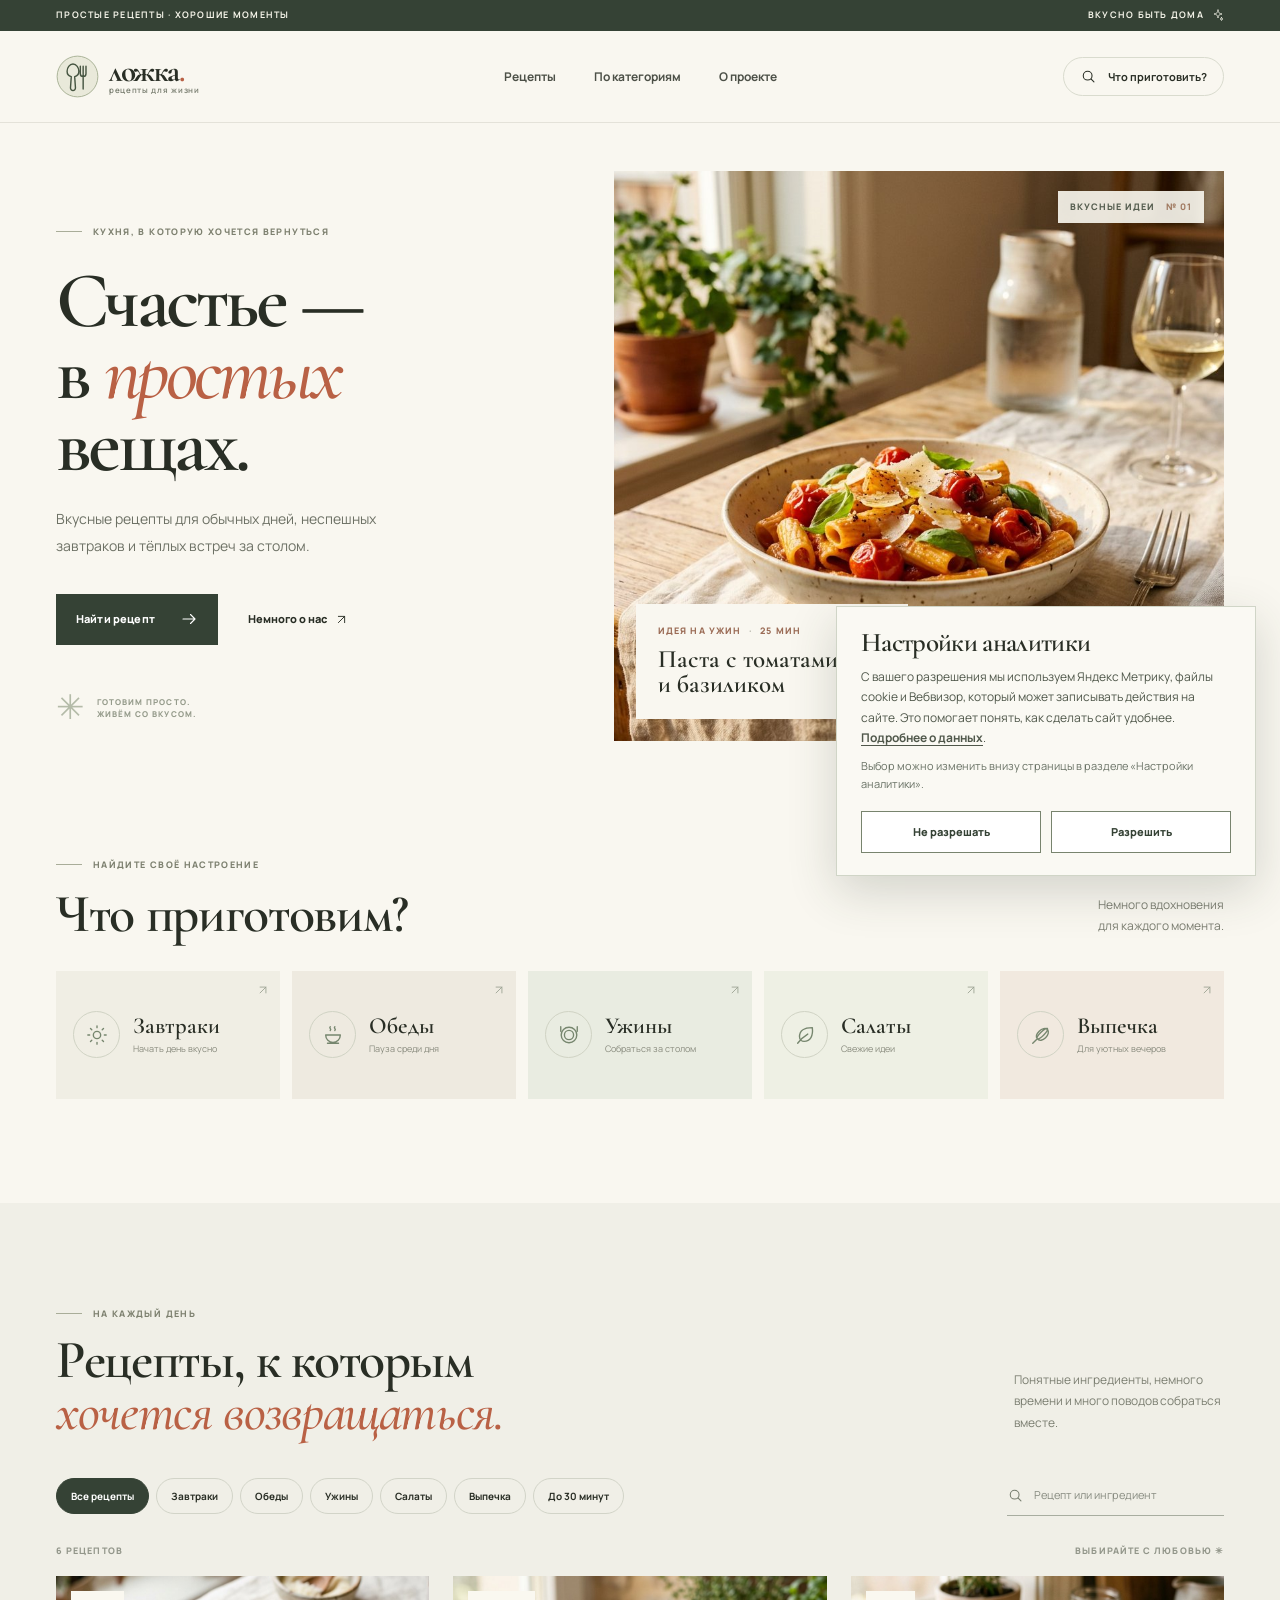
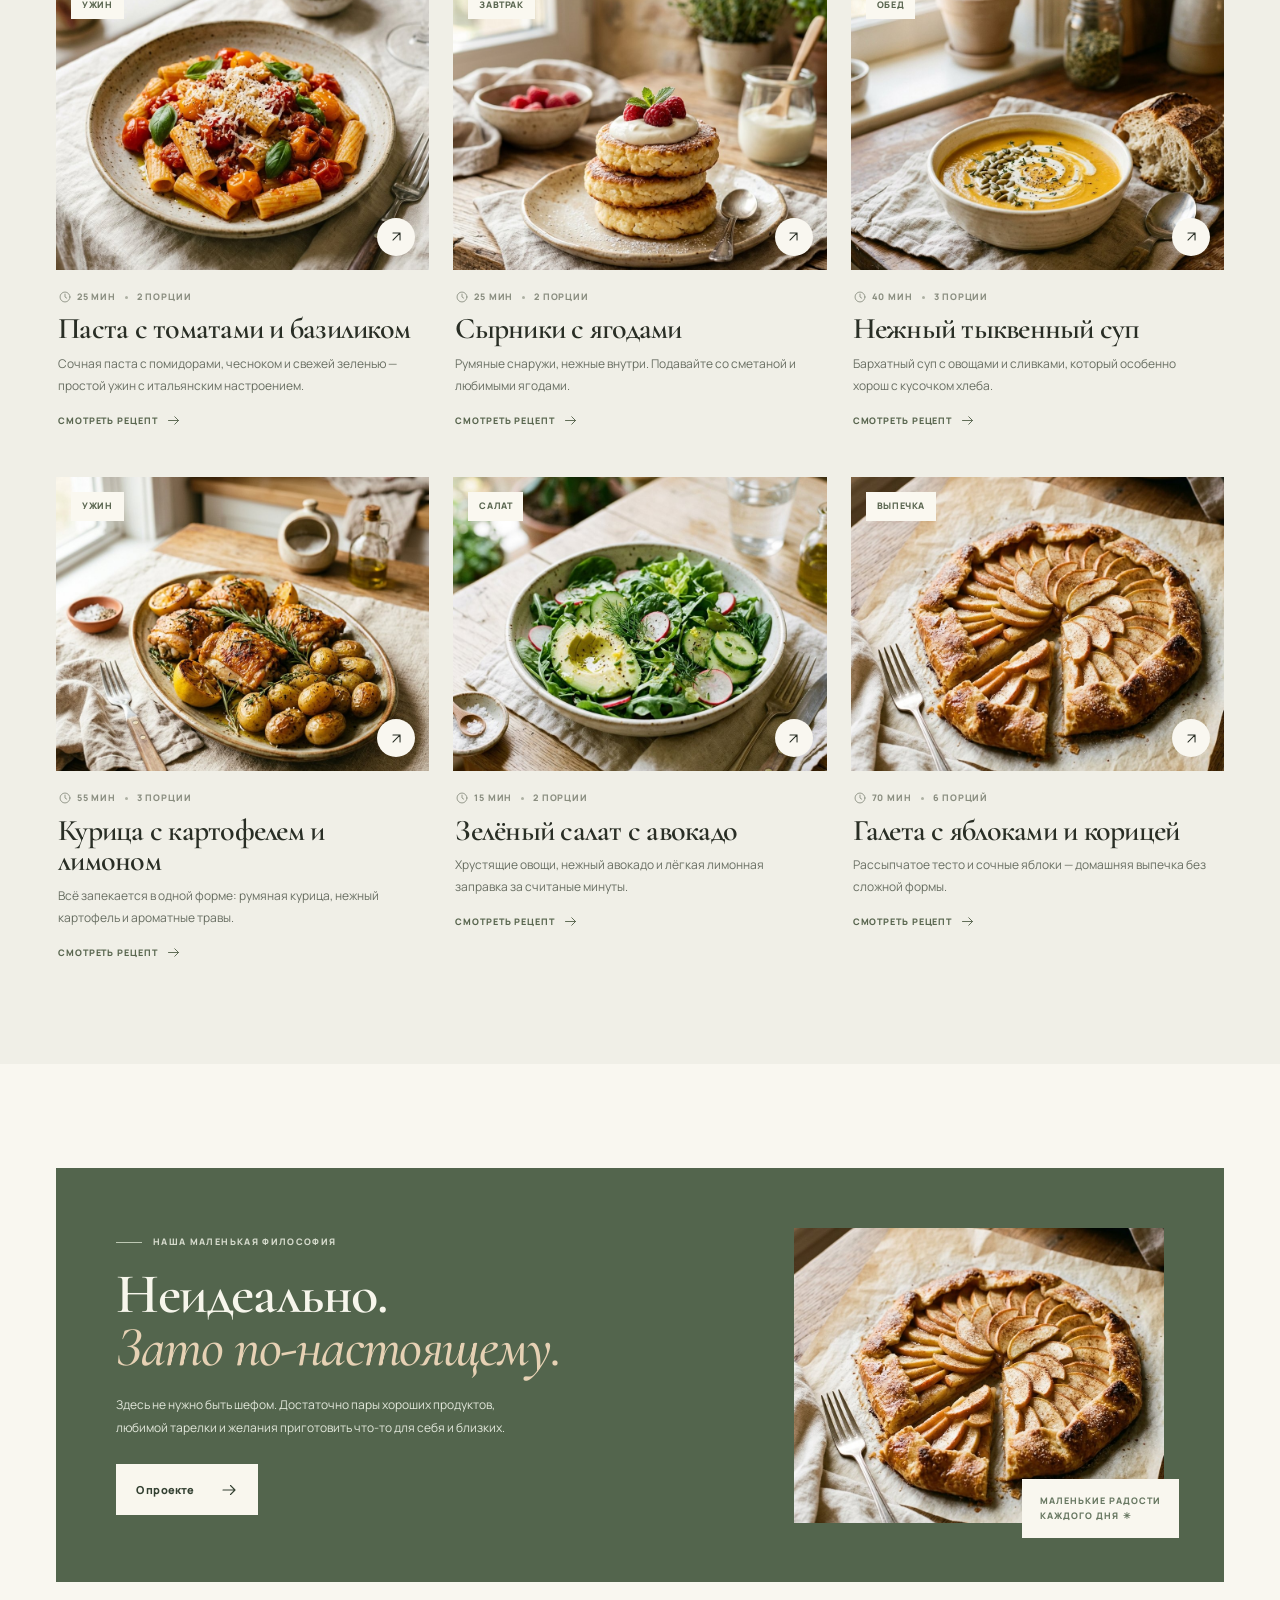
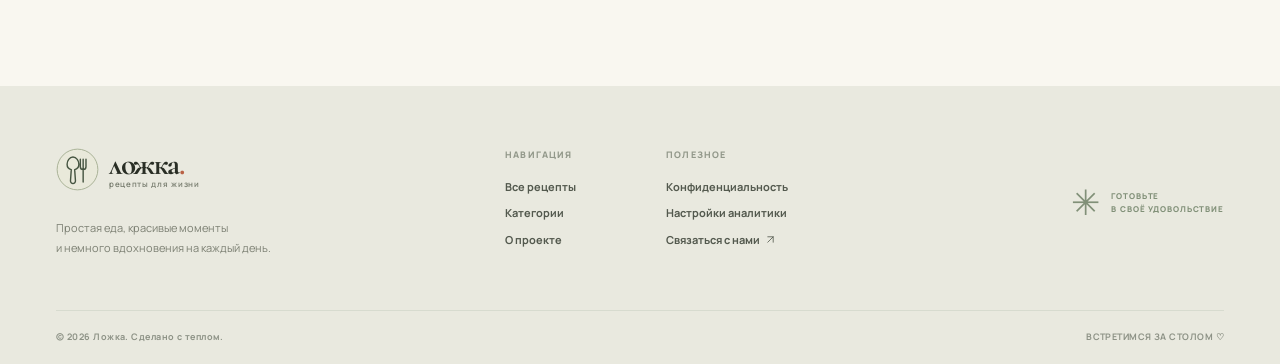
==== commit 0cb03b52: "Add consent-based Yandex Metrica counter Co-authored-by: arena-agent <297053741+arena-agent@users.no" ====
--- a/index.html
+++ b/index.html
@@ -9,6 +9,7 @@
   <meta name="twitter:card" content="summary_large_image"><link rel="icon" href="assets/favicon.svg" type="image/svg+xml">
   <link rel="stylesheet" href="assets/css/styles.css">
   <script>document.documentElement.classList.replace('no-js','js');</script>
+  <script src="assets/js/analytics.js" defer></script>
   <script src="assets/js/main.js" defer></script><script type="application/ld+json">{"@context": "https://schema.org", "@type": "WebSite", "name": "Ложка", "url": "https://denwot434536.github.io/", "inLanguage": "ru-RU", "description": "Простые домашние рецепты на каждый день."}</script>
 </head>
 <body><a class="skip-link" href="#main">Перейти к содержанию</a>
@@ -92,8 +93,14 @@
       <span class="brand-copy"><strong>ложка<span class="brand-dot">.</span></strong><small>рецепты для жизни</small></span>
     </a><p>Простая еда, красивые моменты<br>и немного вдохновения на каждый день.</p></div>
       <div class="footer-links"><div><span class="footer-label">НАВИГАЦИЯ</span><a href="index.html#recipes">Все рецепты</a><a href="index.html#categories">Категории</a><a href="about.html">О проекте</a></div>
-      <div><span class="footer-label">ПОЛЕЗНОЕ</span><a href="privacy.html">Конфиденциальность</a><a href="https://github.com/DenWot434536/denwot434536.github.io/issues" target="_blank" rel="noopener noreferrer">Связаться с нами <svg class="icon" viewBox="0 0 24 24" fill="none" stroke="currentColor" stroke-width="1.5" stroke-linecap="round" stroke-linejoin="round" aria-hidden="true"><path d="M7 17 17 7M7 7h10v10"/></svg></a></div></div>
+      <div><span class="footer-label">ПОЛЕЗНОЕ</span><a href="privacy.html">Конфиденциальность</a><button class="privacy-settings" type="button" data-consent-open>Настройки аналитики</button><a href="https://github.com/DenWot434536/denwot434536.github.io/issues" target="_blank" rel="noopener noreferrer">Связаться с нами <svg class="icon" viewBox="0 0 24 24" fill="none" stroke="currentColor" stroke-width="1.5" stroke-linecap="round" stroke-linejoin="round" aria-hidden="true"><path d="M7 17 17 7M7 7h10v10"/></svg></a></div></div>
       <div class="footer-note"><span class="footer-sun">✳</span><span>ГОТОВЬТЕ<br>В СВОЁ УДОВОЛЬСТВИЕ</span></div></div>
       <div class="footer-bottom"><span>© 2026 Ложка. Сделано с теплом.</span><span>ВСТРЕТИМСЯ ЗА СТОЛОМ ♡</span></div>
     </div></footer>
+<section class="consent-banner" id="consent-banner" role="region" aria-labelledby="consent-title" aria-describedby="consent-description" aria-live="polite" hidden>
+      <h2 id="consent-title" tabindex="-1">Настройки аналитики</h2>
+      <p id="consent-description">С вашего разрешения мы используем Яндекс Метрику, файлы cookie и Вебвизор, который может записывать действия на сайте. Это помогает понять, как сделать сайт удобнее. <a href="privacy.html">Подробнее о данных</a>.</p>
+      <p class="consent-hint">Выбор можно изменить внизу страницы в разделе «Настройки аналитики».</p>
+      <div class="consent-actions"><button class="consent-button" type="button" data-consent-deny>Не разрешать</button><button class="consent-button" type="button" data-consent-accept>Разрешить</button></div>
+    </section>
 </body></html>
--- a/assets/css/styles.css
+++ b/assets/css/styles.css
@@ -64,3 +64,19 @@
 @media(max-width:350px){.shell{width:calc(100% - 28px)}.hero h1{font-size:56px}.hero-actions{gap:12px}.button{gap:13px;padding:12px 14px}.category-text small{display:none}.filter-list{margin-right:-14px;padding-right:14px}.recipe-card h3{font-size:21px}.card-read{letter-spacing:0}.results-line>span{display:none}}
 @media(prefers-reduced-motion:reduce){html{scroll-behavior:auto}*,*::before,*::after{transition-duration:.01ms!important;animation-duration:.01ms!important;animation-iteration-count:1!important}}
 @media print{.announcement,.site-header,.site-footer,.breadcrumbs,.print-button,.detail-image,.detail-bottom,.photo-note{display:none!important}.shell{width:100%}.detail-intro{display:block;padding:0 0 20px}.detail-copy h1{font-size:34px;margin:0 0 10px}.detail-meta{margin:15px 0}.recipe-content{display:block;padding:15px 0;border:0}.ingredients-card{background:#fff;padding:0 0 20px}.ingredients-card h2,.directions h2{font-size:26px}.ingredients-card li{padding:5px 0}.steps li{padding:8px 0}.tip-box{background:#fff;border:1px solid #bbb;break-inside:avoid}body{font-size:11px}}
+
+/* Optional analytics: the banner is hidden until the consent script runs. */
+.privacy-settings{border:0;padding:0;background:transparent;color:#53594e;font:700 11px/1.6 var(--sans);text-align:left;cursor:pointer}
+.privacy-settings:hover{color:var(--rust)}
+.privacy-settings-inline{margin:4px 0 0;font-size:13px;text-decoration:underline;text-underline-offset:3px}
+.no-js .privacy-settings{display:none}
+.consent-banner{position:fixed;z-index:80;right:24px;bottom:24px;width:min(420px,calc(100% - 48px));max-height:calc(100vh - 48px);max-height:calc(100dvh - 48px);overflow:auto;background:#faf9f3;border:1px solid #d0d5c7;box-shadow:0 15px 45px #30382b30;padding:22px 24px;color:var(--ink)}
+.consent-banner h2{font-size:27px;line-height:1.05;margin:0 0 10px}
+.consent-banner p{font-size:12px;line-height:1.7;color:#4f574a;margin:0}
+.consent-banner p a{text-decoration:underline;text-underline-offset:3px;font-weight:700}
+.consent-banner .consent-hint{font-size:11px;color:#697265;margin-top:8px}
+.consent-actions{display:grid;grid-template-columns:1fr 1fr;gap:10px;margin-top:17px}
+.consent-button{min-height:42px;padding:9px 12px;background:#fff;border:1px solid #78846e;color:#354235;font-size:11px;font-weight:800;cursor:pointer;transition:background .2s,color .2s}
+.consent-button:hover{background:var(--olive-dark);color:#fff}
+@media(max-width:600px){.consent-banner{right:12px;bottom:12px;width:calc(100% - 24px);max-height:calc(100vh - 24px);max-height:calc(100dvh - 24px);padding:18px}.consent-banner h2{font-size:25px}}
+@media print{.consent-banner,.privacy-settings{display:none!important}}
